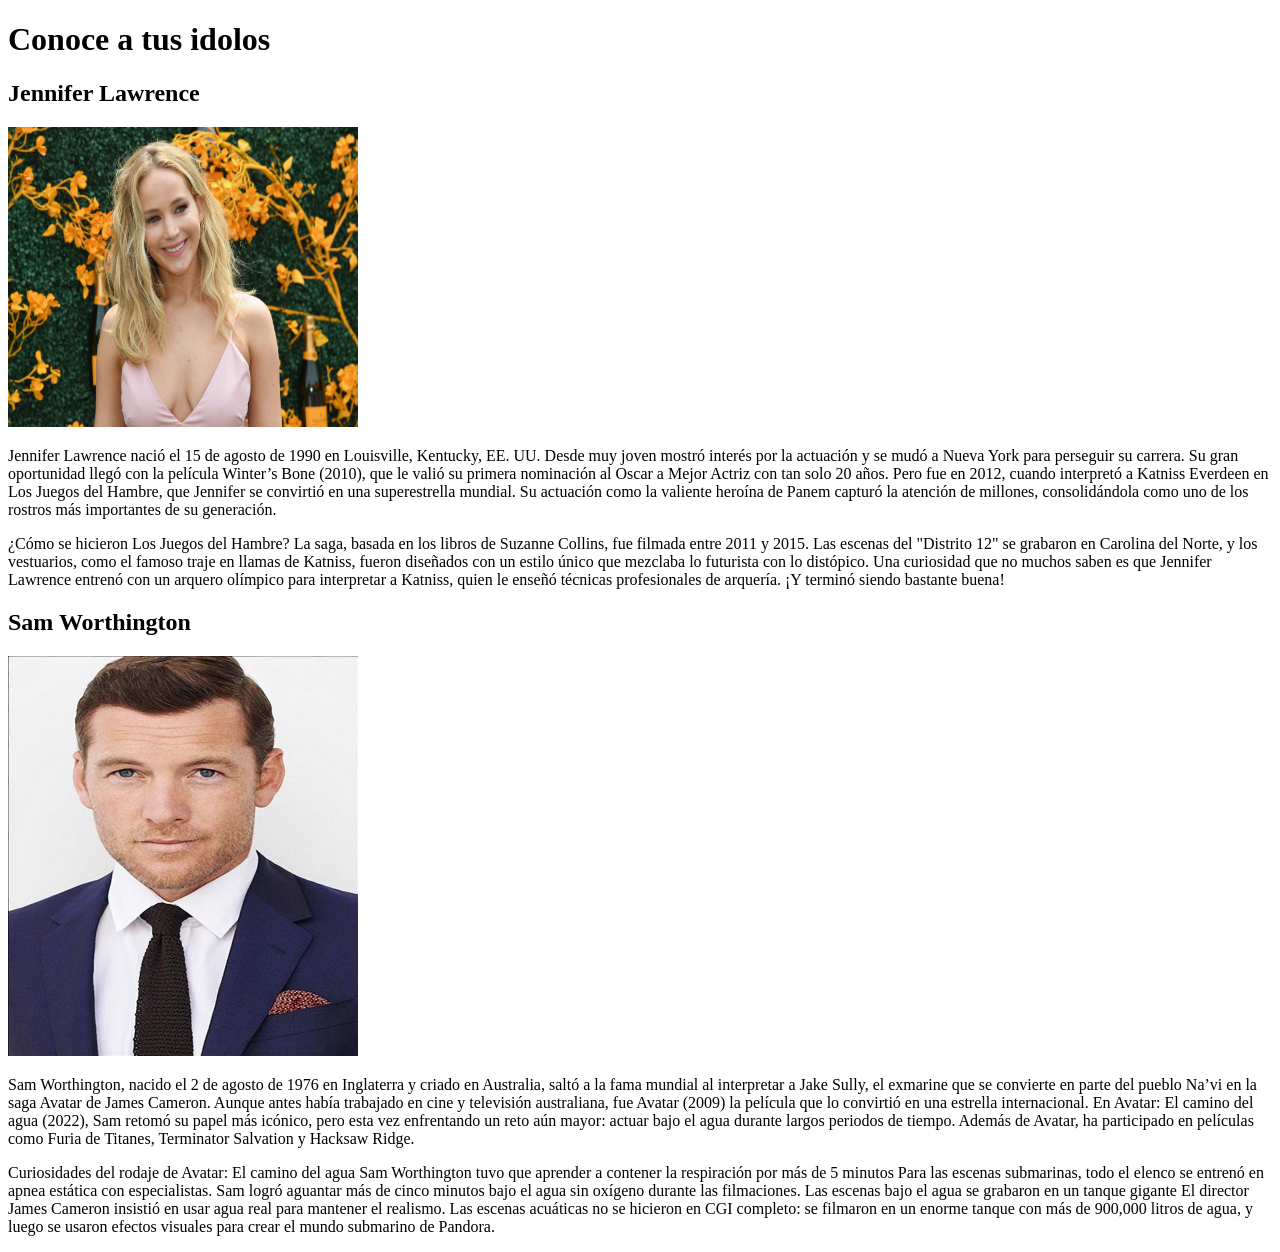
==== actores.html @ efeae9ec "Add files via upload Agrego mi blog sobre peliculas junto con la pagina de actores" ====
<!DOCTYPE html>
<html lang="es">
<head>
    <meta charset="UTF-8">
    <title>Actores</title>
</head>
<body>
    <h1>Conoce a tus idolos</h1>
    <h2>Jennifer Lawrence</h2>
    <img src="jennifer-lawrence.jpg" alt="Jennifer Lawrence" height="300" width="350">
    <p>Jennifer Lawrence nació el 15 de agosto de 1990 en Louisville, Kentucky, EE. UU. Desde muy joven mostró interés por la actuación y se mudó a Nueva York para perseguir su carrera. Su gran oportunidad llegó con la película Winter’s Bone (2010), que le valió su primera nominación al Oscar a Mejor Actriz con tan solo 20 años.

    Pero fue en 2012, cuando interpretó a Katniss Everdeen en Los Juegos del Hambre, que Jennifer se convirtió en una superestrella mundial. Su actuación como la valiente heroína de Panem capturó la atención de millones, consolidándola como uno de los rostros más importantes de su generación.
    </p>
    <p>
    ¿Cómo se hicieron Los Juegos del Hambre?

    La saga, basada en los libros de Suzanne Collins, fue filmada entre 2011 y 2015. Las escenas del "Distrito 12" se grabaron en Carolina del Norte, y los vestuarios, como el famoso traje en llamas de Katniss, fueron diseñados con un estilo único que mezclaba lo futurista con lo distópico.

    Una curiosidad que no muchos saben es que Jennifer Lawrence entrenó con un arquero olímpico
    para interpretar a Katniss, quien le enseñó técnicas profesionales de arquería. ¡Y terminó siendo bastante buena!
    </p>
    <h2>Sam Worthington</h2>
    <img src="sam_avatar.jpg" alt="Sam Worthington" height="400" width="350">
    <p>
        Sam Worthington, nacido el 2 de agosto de 1976 en Inglaterra y criado en Australia, saltó a la fama mundial al interpretar a Jake Sully, el exmarine que se convierte en parte del pueblo Na’vi en la saga Avatar de James Cameron. Aunque antes había trabajado en cine y televisión australiana, fue Avatar (2009) la película que lo convirtió en una estrella internacional.

        En Avatar: El camino del agua (2022), Sam retomó su papel más icónico, pero esta vez enfrentando un reto aún mayor: actuar bajo el agua durante largos periodos de tiempo.

        Además de Avatar, ha participado en películas como Furia de Titanes, Terminator Salvation y Hacksaw Ridge.
    </p>
    <p>
        Curiosidades del rodaje de Avatar: El camino del agua

        Sam Worthington tuvo que aprender a contener la respiración por más de 5 minutos
        Para las escenas submarinas, todo el elenco se entrenó en apnea estática con especialistas. Sam logró aguantar más de cinco minutos bajo el agua sin oxígeno durante las filmaciones.
        Las escenas bajo el agua se grabaron en un tanque gigante
        El director James Cameron insistió en usar agua real para mantener el realismo. Las escenas acuáticas no se hicieron en CGI completo: se filmaron en un enorme tanque con más de 900,000 litros de agua, y luego se usaron efectos visuales para crear el mundo submarino de Pandora.
        </p>
</body>
</html>
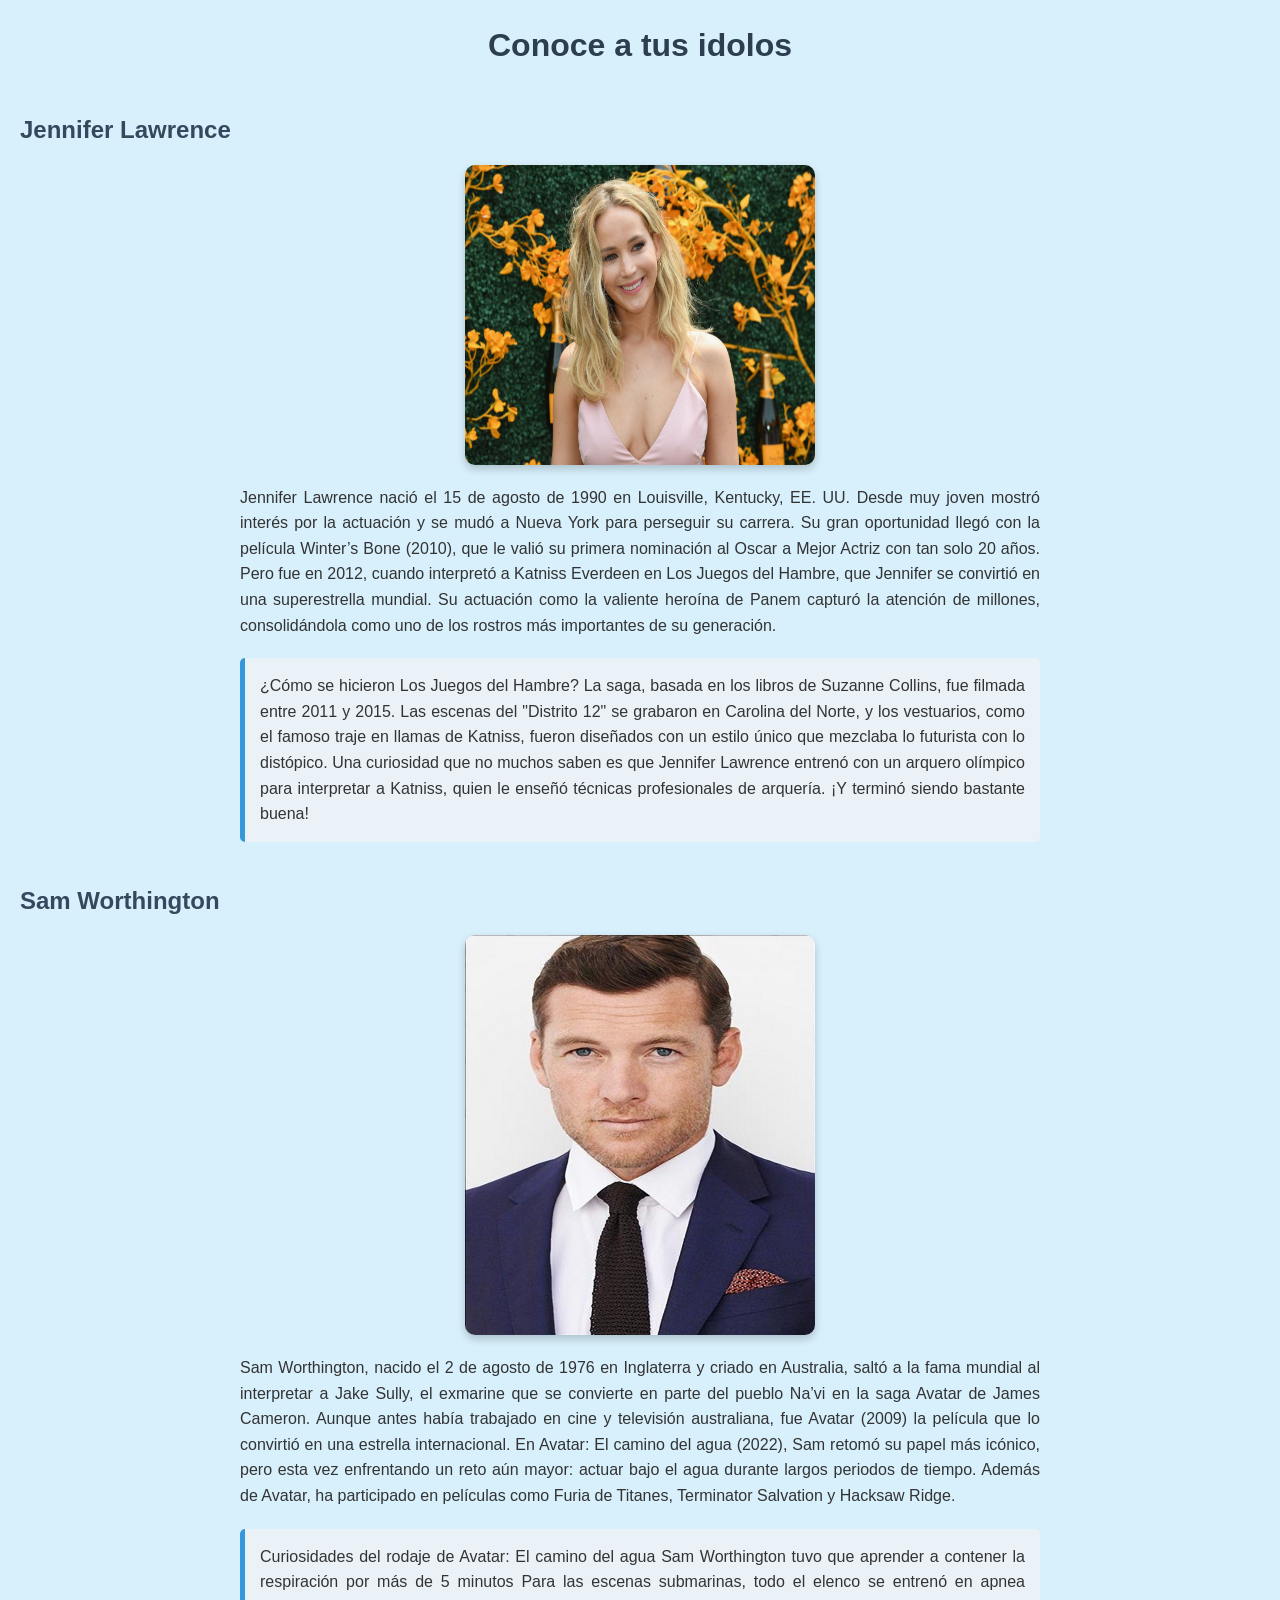
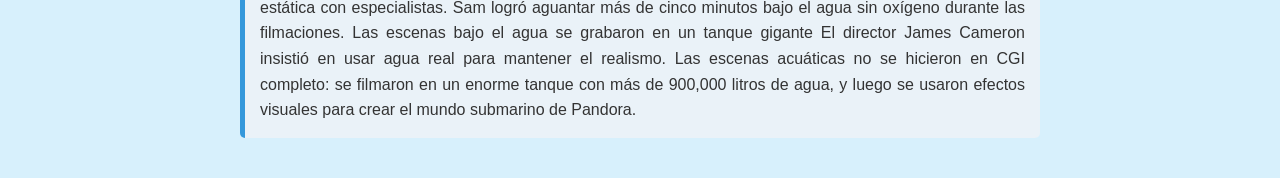
==== commit 45a7be66: "Add files via upload agrego estilo a mis paginas" ====
--- a/actores.html
+++ b/actores.html
@@ -3,6 +3,7 @@
 <head>
     <meta charset="UTF-8">
     <title>Actores</title>
+    <link rel="stylesheet" href="estilos.css">
 </head>
 <body>
     <h1>Conoce a tus idolos</h1>
--- a/estilos.css
+++ b/estilos.css
@@ -0,0 +1,57 @@
+/* estilos.css */
+
+/* Reset básico */
+* {
+    margin: 0;
+    padding: 0;
+    box-sizing: border-box;
+}
+
+/* Estilo del body */
+body {
+    font-family: 'Arial', sans-serif;
+    background-color: #d7f0fc; /* celeste claro */
+    color: #333;
+    line-height: 1.6;
+    padding: 20px;
+}
+
+
+/* Encabezados */
+h1 {
+    text-align: center;
+    margin-bottom: 30px;
+    color: #2c3e50;
+}
+
+h2 {
+    margin-top: 40px;
+    margin-bottom: 15px;
+    color: #34495e;
+}
+
+/* Párrafos */
+p {
+    margin-bottom: 20px;
+    text-align: justify;
+    max-width: 800px;
+    margin-left: auto;
+    margin-right: auto;
+}
+
+/* Imágenes */
+img {
+    display: block;
+    margin: 10px auto 20px auto;
+    border-radius: 10px;
+    box-shadow: 0 4px 8px rgba(0,0,0,0.2);
+}
+
+/* Estilo especial para curiosidades */
+p:nth-of-type(2), /* Primer párrafo de Jennifer */
+p:nth-of-type(4)  /* Primer párrafo de Sam */ {
+    background-color: #eaf2f8;
+    padding: 15px;
+    border-left: 5px solid #3498db;
+    border-radius: 5px;
+}
